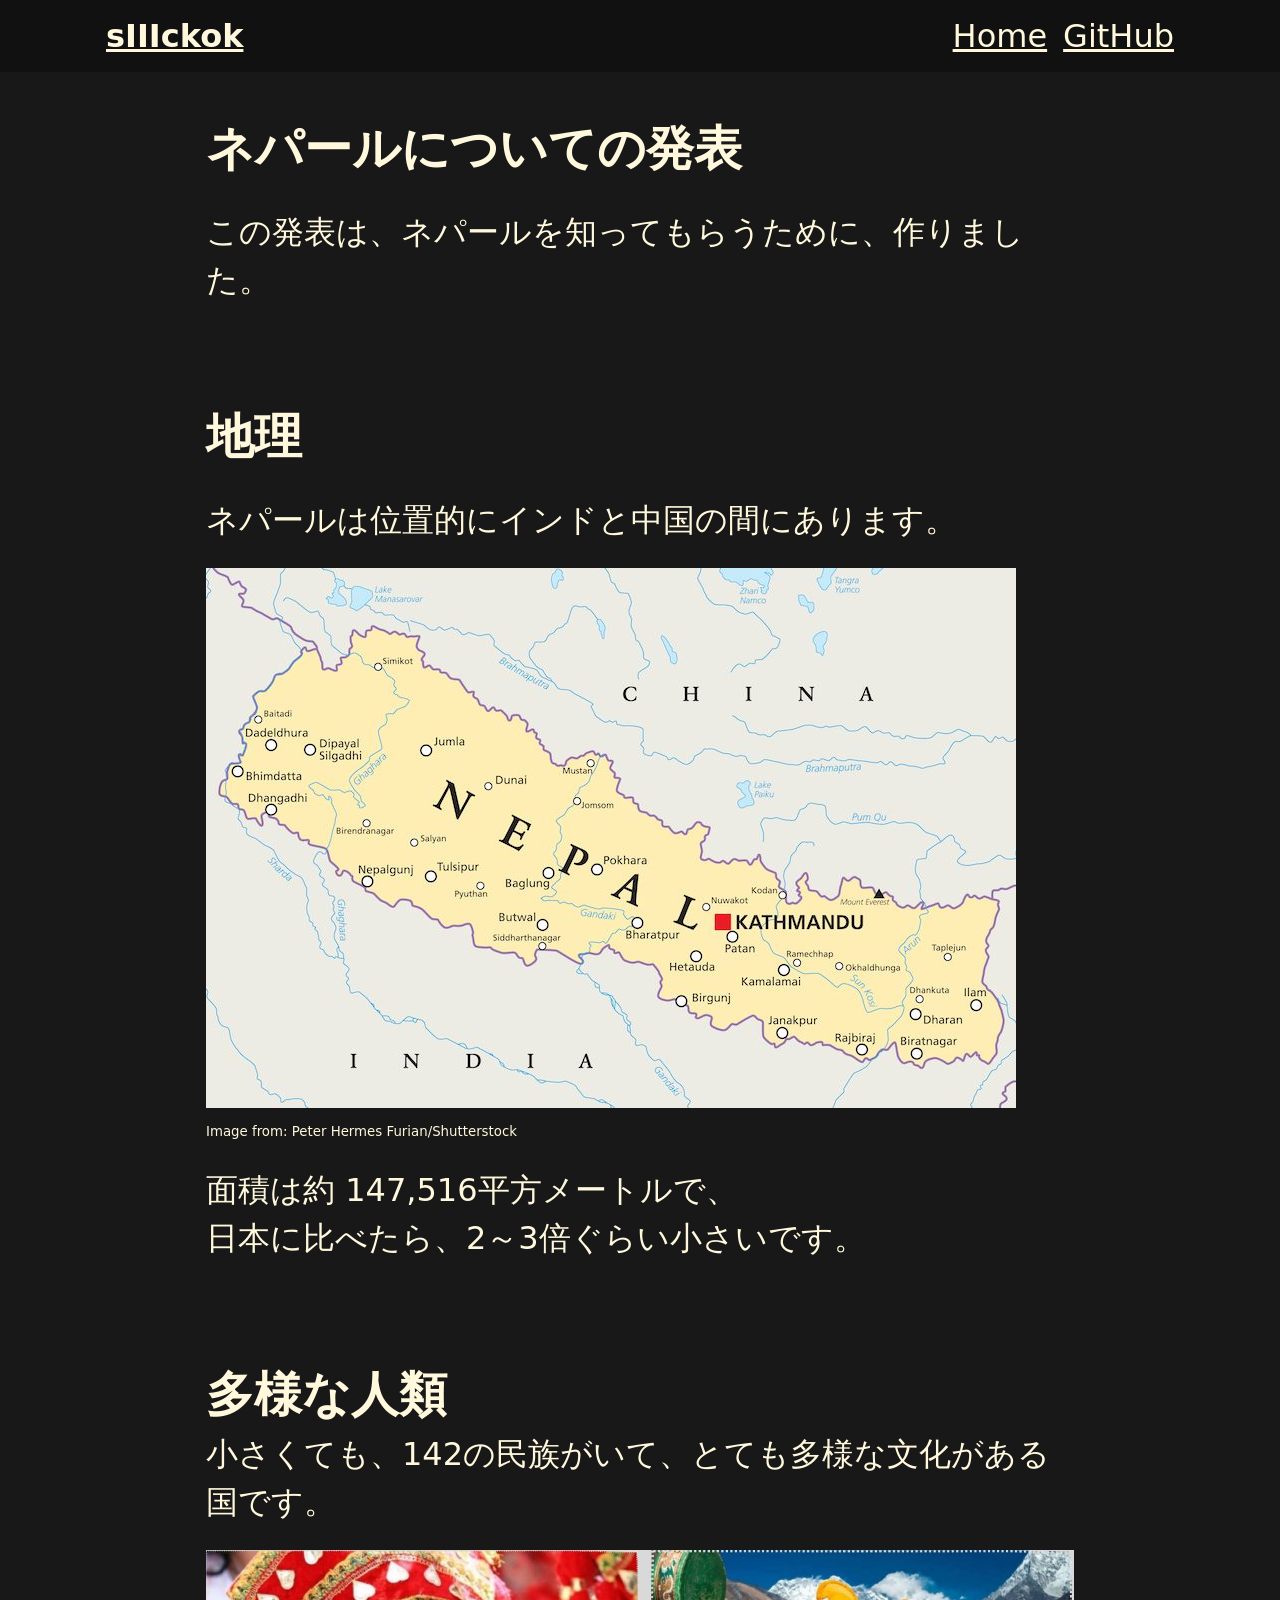
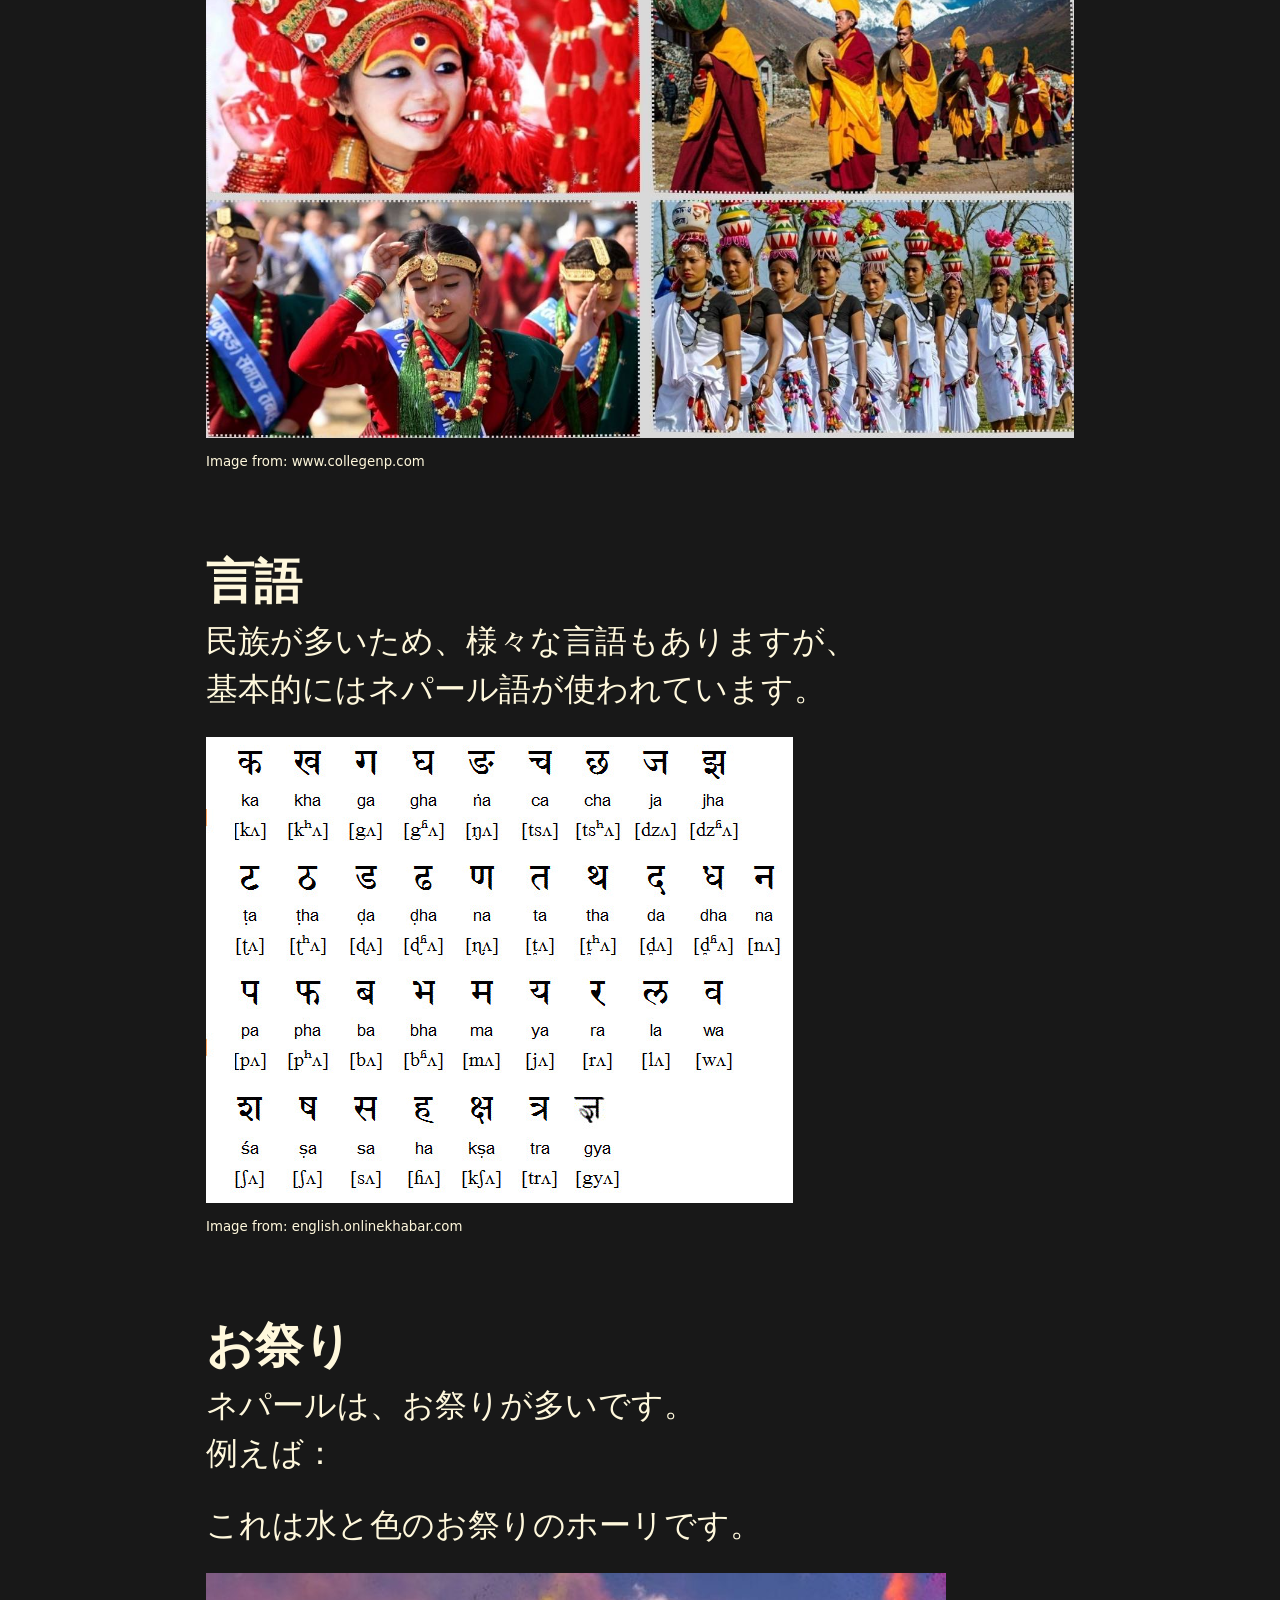
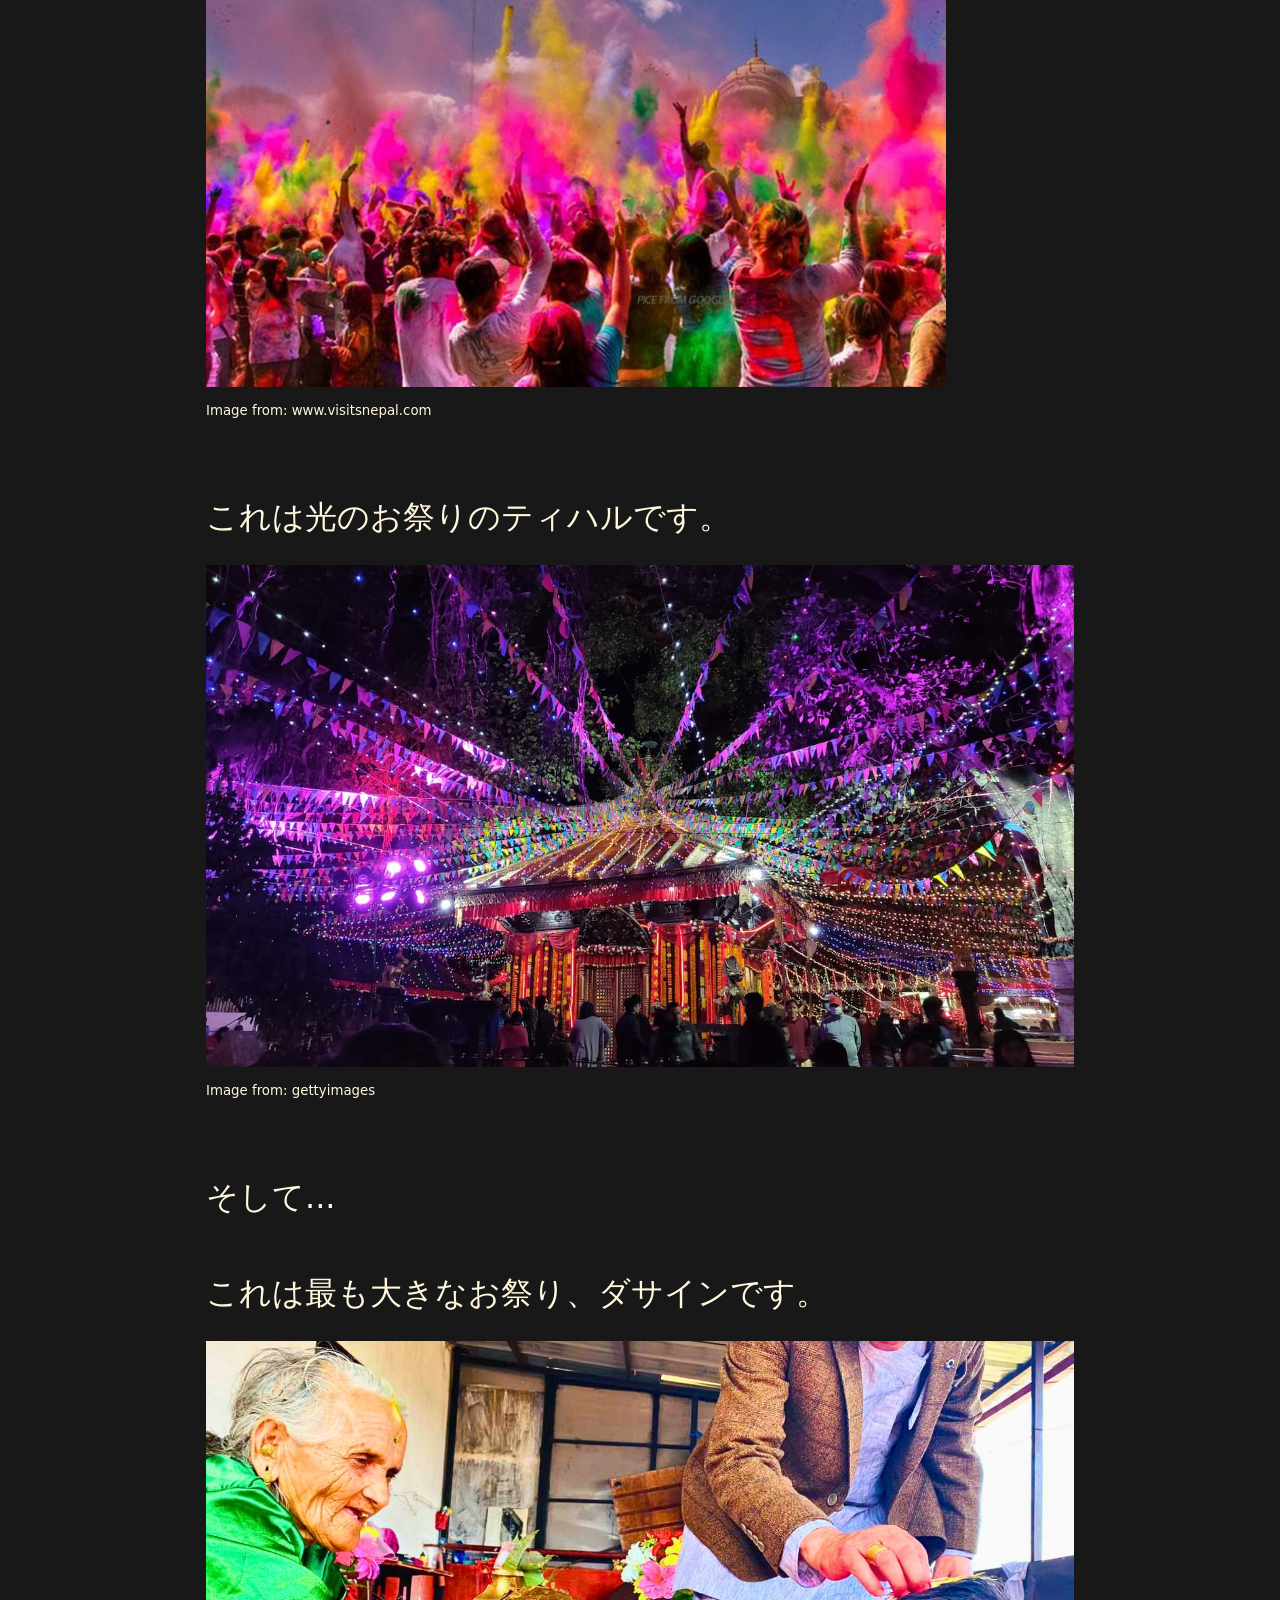
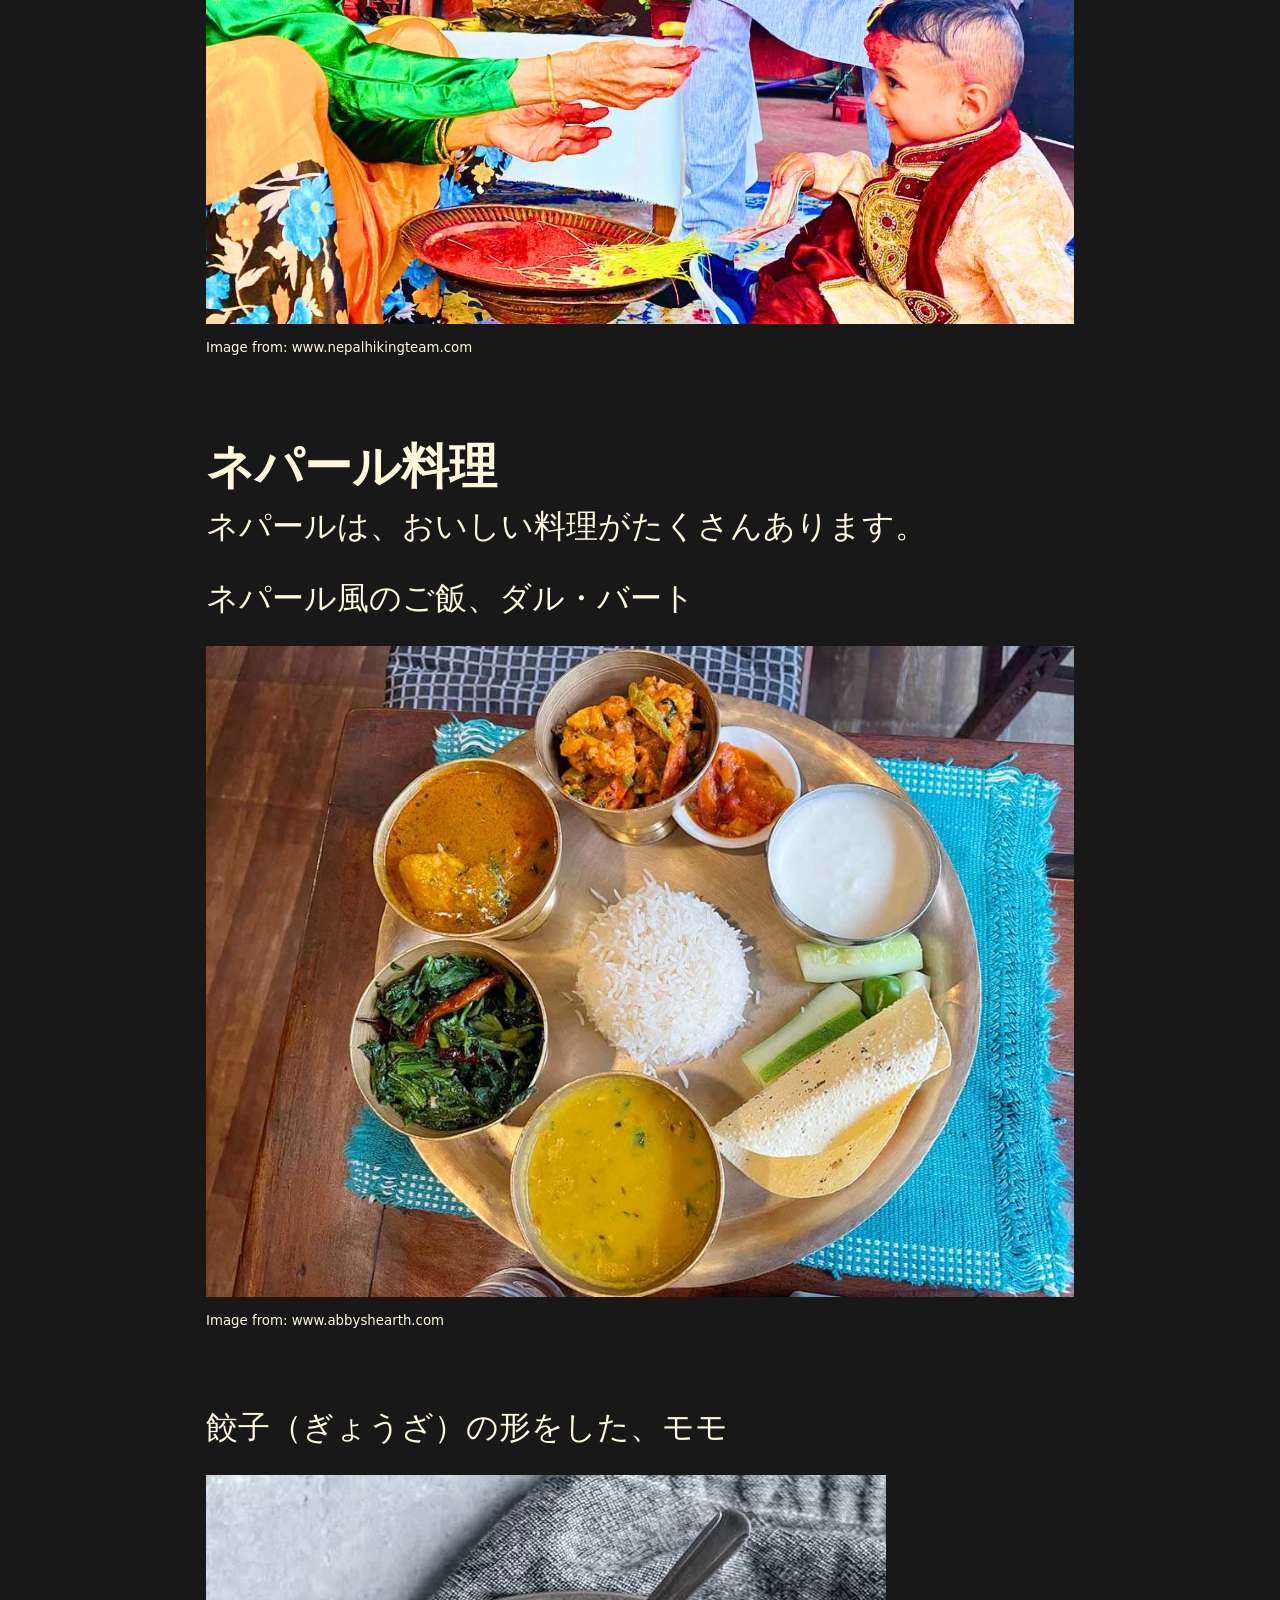
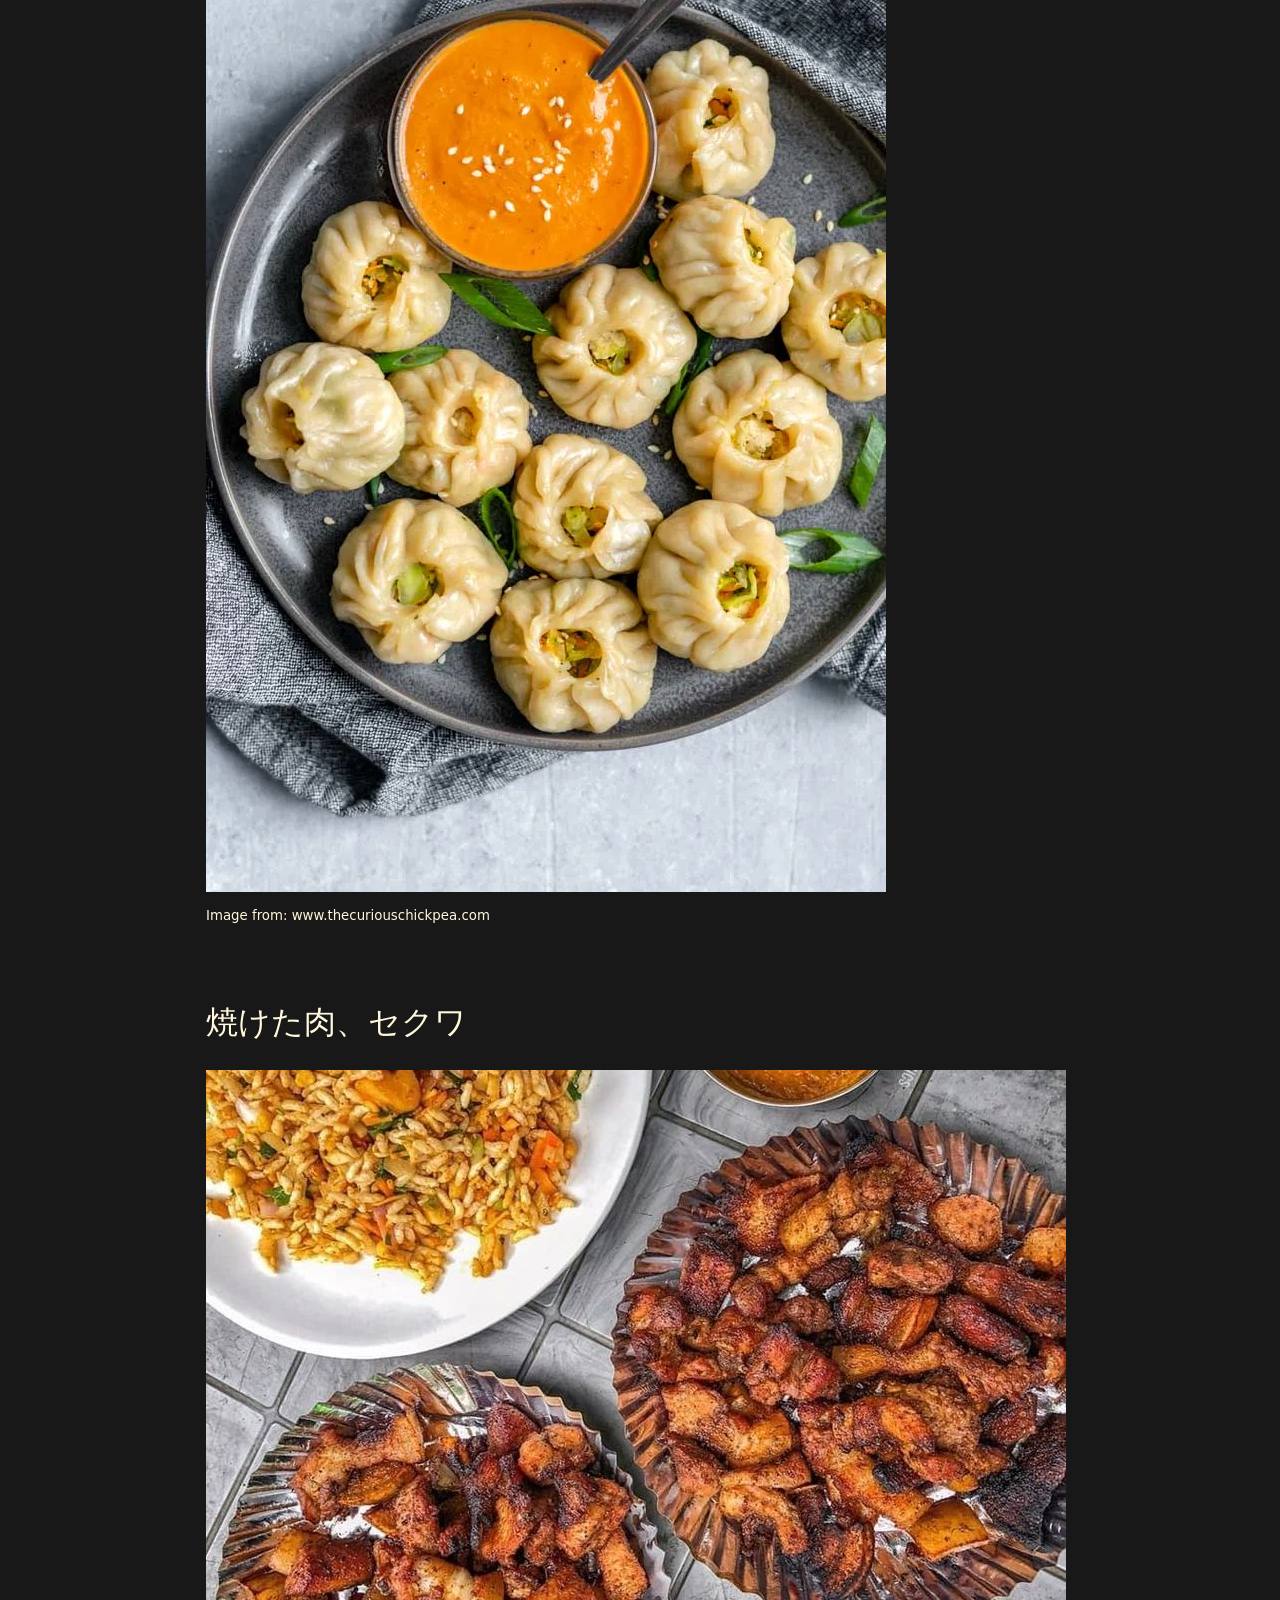
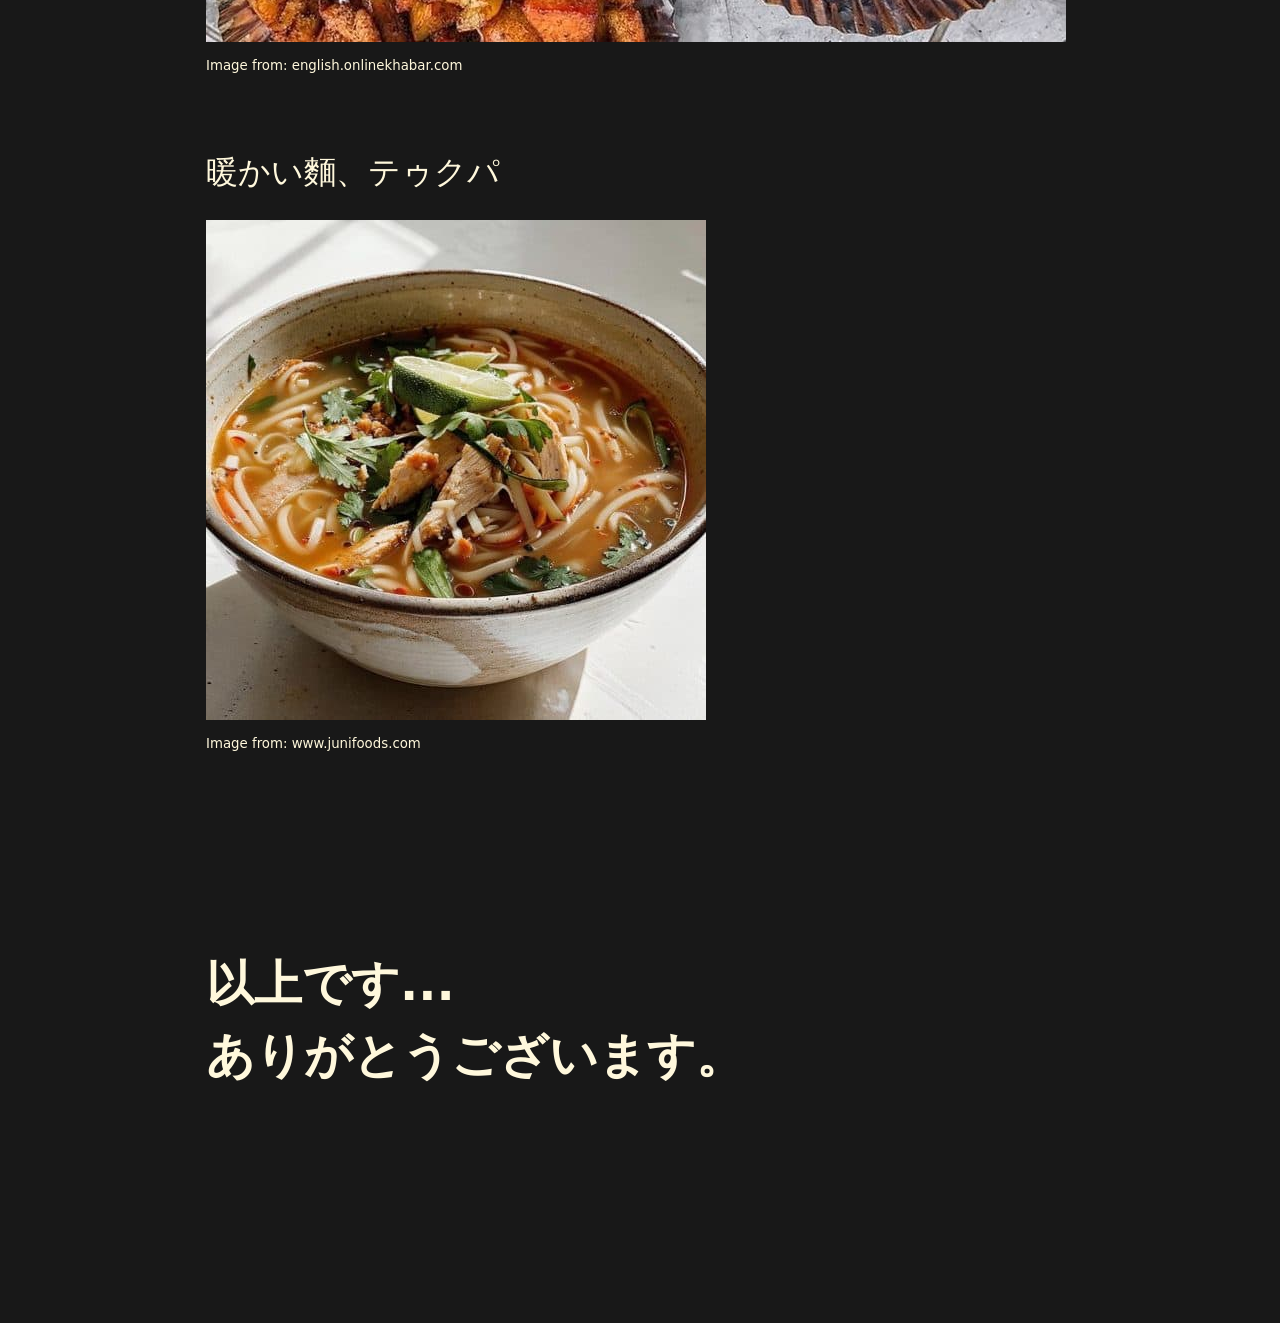
==== 1_nepal_happyo.html @ ac4d83e9 "hotfix forgotten commits" ====
<!DOCTYPE html>
<html lang="en">
<head>
<meta charset="UTF-8" />
<meta name="viewport" content="width=device-width, initial-scale=1" />
<title>
ネパールについて</title>
<link rel="stylesheet" href="style.css" />
</head>
<body>
<nav class="navbar">
<ul class="nav-list">
<li class="logo"><a href="index.html">sIIIckok</a></li>
<li class="spacer"></li>
<li><a href="index.html">Home</a></li>
<li><a href="https://www.github.com/siiickok/">GitHub</a></li>
</ul>
</nav>

<div class="page">
<br>
<h1>ネパールについての発表</h1>
<br>
<p>この発表は、ネパールを知ってもらうために、作りました。</p>
<br>
<br>
<br>
<br>
<h1>地理</h1>
<br>
<p>ネパールは位置的にインドと中国の間にあります。</p>
<br>
<img src="img/nepal_map.jpg"></img><br><sub>Image from: Peter Hermes Furian/Shutterstock</sub>
<br>
<br>
<p>面積は約 147,516平方メートルで、</p>
<p>日本に比べたら、2～3倍ぐらい小さいです。</p>
<br>
<br>
<br>
<br>
<h1>多様な人類</h1>
<p>小さくても、142の民族がいて、とても多様な文化がある国です。</p>
<br>
<img src="img/nepal_ethnicities.jpg"></img><br><sub>Image from: www.collegenp.com</sub>
<br>
<br>
<br>
<br>
<h1>言語</h1>
<p>民族が多いため、様々な言語もありますが、</p>
<p>基本的にはネパール語が使われています。</p>
<br>
<img src="img/nepal_language.jpg"></img><br><sub>Image from: english.onlinekhabar.com</sub>
<br>
<br>
<br>
<br>
<h1>お祭り</h1>
<p>ネパールは、お祭りが多いです。</p>
<p>例えば：</p>
<br>
<p>これは水と色のお祭りのホーリです。</p>
<br>
<img src="img/nepal_holi.jpg"></img><br><sub>Image from: www.visitsnepal.com</sub>
<br>
<br>
<br>
<br>
<p>これは光のお祭りのティハルです。</p>
<br>
<img src="img/nepal_tihar.jpg"></img><br><sub>Image from: gettyimages</sub>
<br>
<br>
<br>
<br>
<p>そして...</p>
<br>
<br>
<p>これは最も大きなお祭り、ダサインです。</p>
<br>
<img src="img/nepal_dashain.jpg"></img><br><sub>Image from: www.nepalhikingteam.com</sub>
<br>
<br>
<br>
<br>
<h1>ネパール料理</h1>
<p>ネパールは、おいしい料理がたくさんあります。</p>
<br>
<p>ネパール風のご飯、ダル・バート</p>
<br>
<img src="img/nepal_dal_bhat.jpg"></img><br><sub>Image from: www.abbyshearth.com</sub>
<br>
<br>
<br>
<br>
<p>餃子（ぎょうざ）の形をした、モモ</p>
<br>
<img src="img/nepal_momo.jpg"></img><br><sub>Image from: www.thecuriouschickpea.com</sub>
<br>
<br>
<br>
<br>
<p>焼けた肉、セクワ</p>
<br>
<img src="img/nepal_sekuwa.jpg"></img><br><sub>Image from: english.onlinekhabar.com</sub>
<br>
<br>
<br>
<br>
<p>暖かい麵、テゥクパ</p>
<br>
<img src="img/nepal_thukpa.jpg"></img><br><sub>Image from: www.junifoods.com</sub>
<br>
<br>
<br>
<br>
<br>
<br>
<br>
<br>
<br>
<h1>以上です...</h1>
<h1>ありがとうございます。</h1>
<br>
<br>
<br>
<br>
<br>
<br>
<br>
<br>
<br>
</div>
</body>
</html>
---- style.css ----
* {
    box-sizing: border-box;
    margin: 0;
    padding: 0;
}

html, body {
    height: 100%;
    font-family: system-ui, sans-serif;
    color: #FFF8DC;
    background-color: #181818FF;
    line-height: 1.5;
}

li, ul, a {
    font-size: 2rem;
}

a {
    text-decoration: underline;
    color: #FFF8DC;
}

img {
    max-width: 100%;
}

p {
    font-size: 2rem;
}

h2 {
    font-size: 2.5rem;
}

h1 {
    font-size: 3rem;
}



.page {
    max-width: 900px;
    margin: 0 auto;
    padding: 1rem;
}

/* Navbar */
.navbar {
  position: sticky;
  top: 0;
  background: #111;
}

.navbar a {
    color: #FFF8DC;
}

.nav-list {
  list-style: none;
  max-width: 1100px;
  margin: 0 auto;
  padding: 0.75rem 1rem;

  display: flex;
  align-items: center;
  gap: 1rem;
}

nav .a {
    color: white;
}

/* Push items to the right */
.spacer {
  flex: 1;
}

.logo {
    font-weight: 600;
    font-size: 1.1rem;
    color: white;
}

.home-link {
    color: white;
    text-decoration: none;
    font-size: 0.95rem;
}

.home-link:hover {
    opacity: 0.8;
}

.main-list li {
    font-size: 2rem;
    margin: 35px
}

/* Main content */
.container {
    min-height: calc(100vh - 56px);
    max-width: 800px;
    margin: 0 auto;
    padding: 2rem 1rem;

    display: flex;
    flex-direction: column;
    justify-content: center;
}

pre {
    background: #2E2E2E2E; 
    padding: 15px;
    border-radius: 5px;
    overflow-x: auto;
    font-family: 'Courier New', Courier, monospace;
    line-height: 1.5;
}

code {
    color: #C9D1D9;
    font-size: 1.4rem;
}
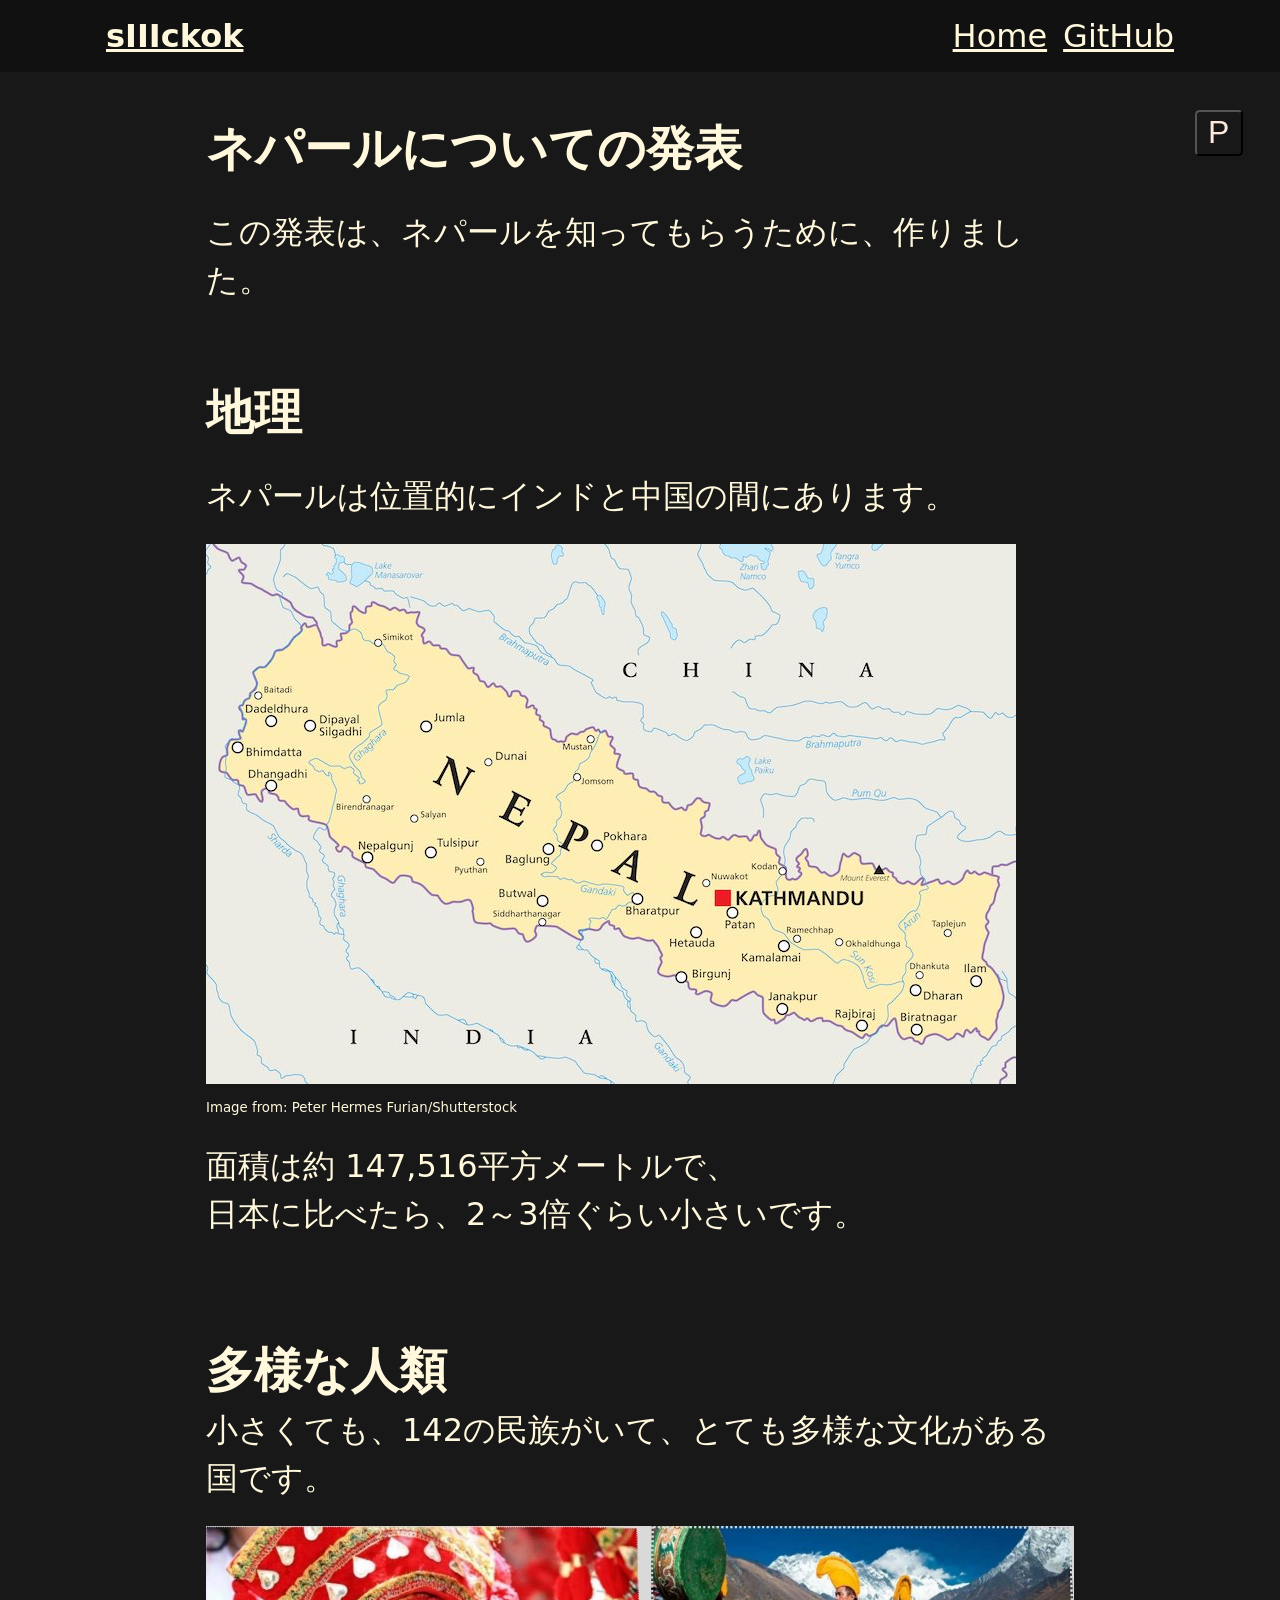
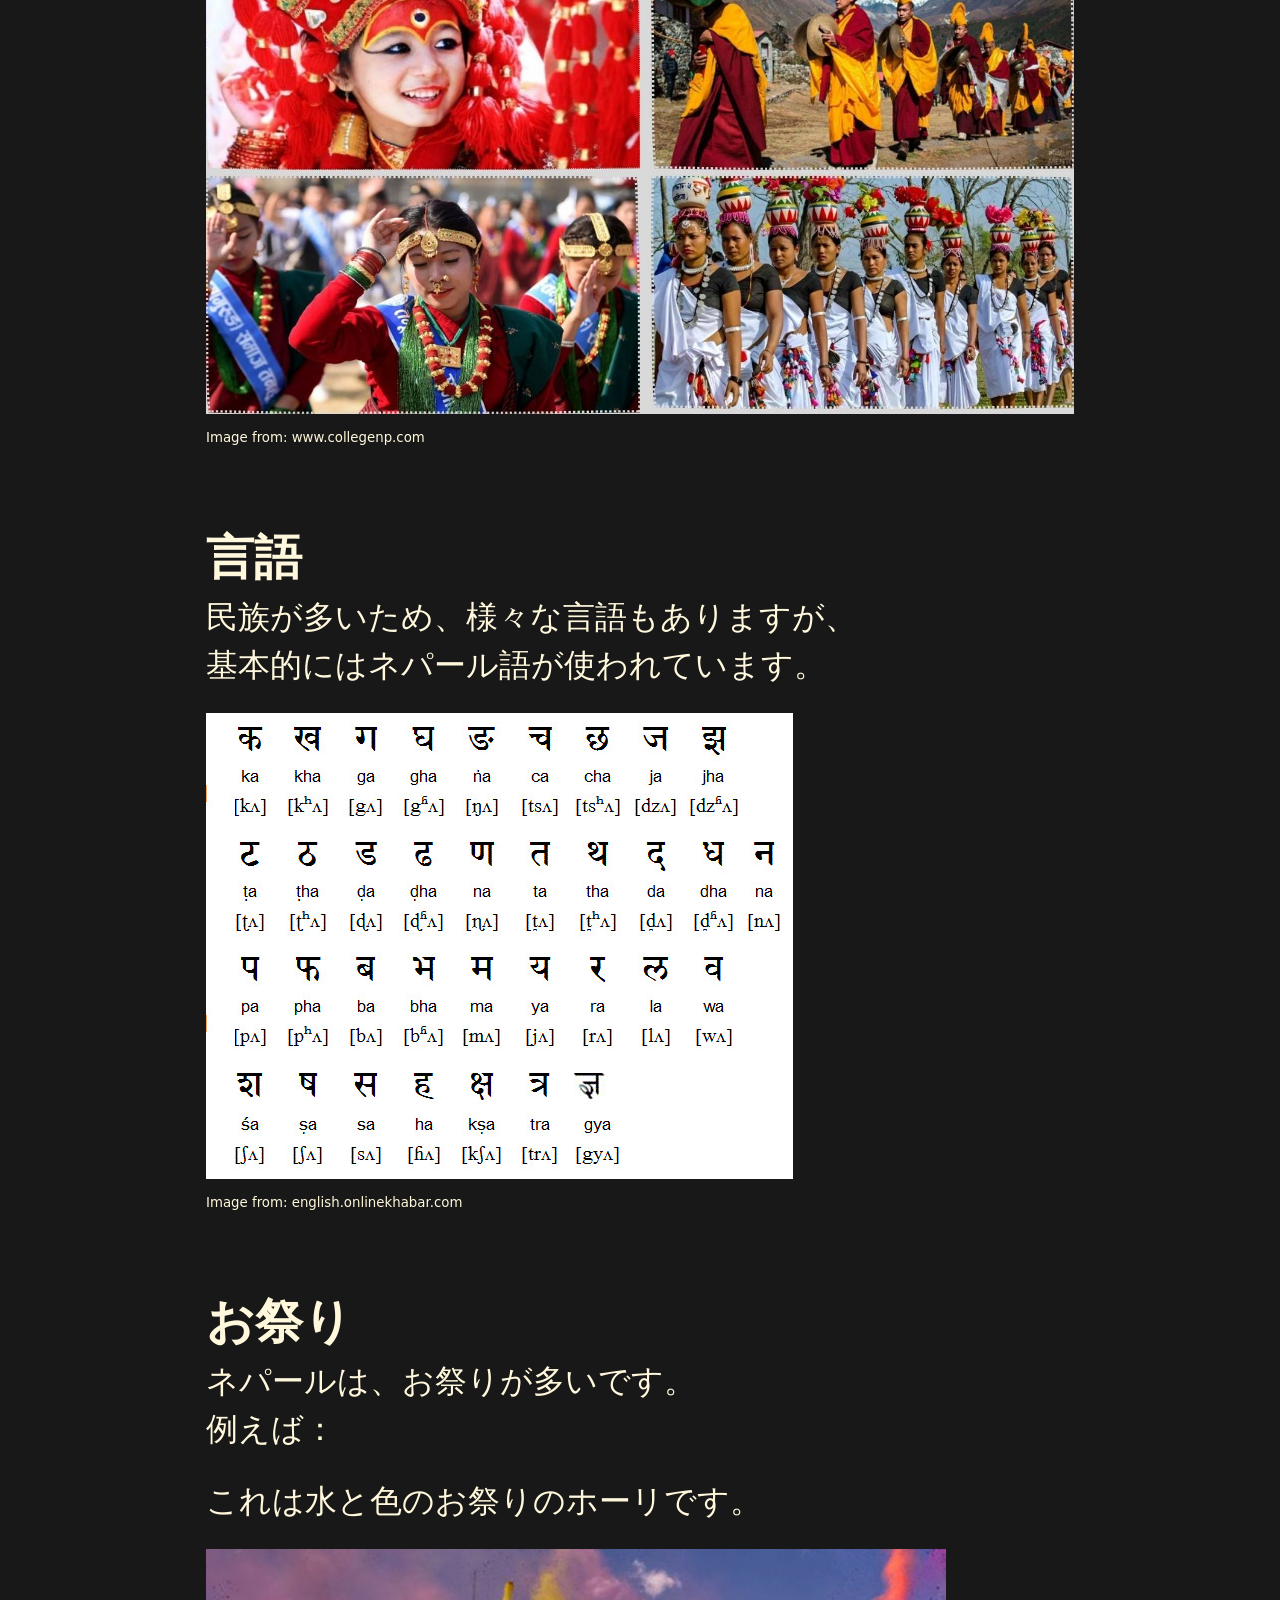
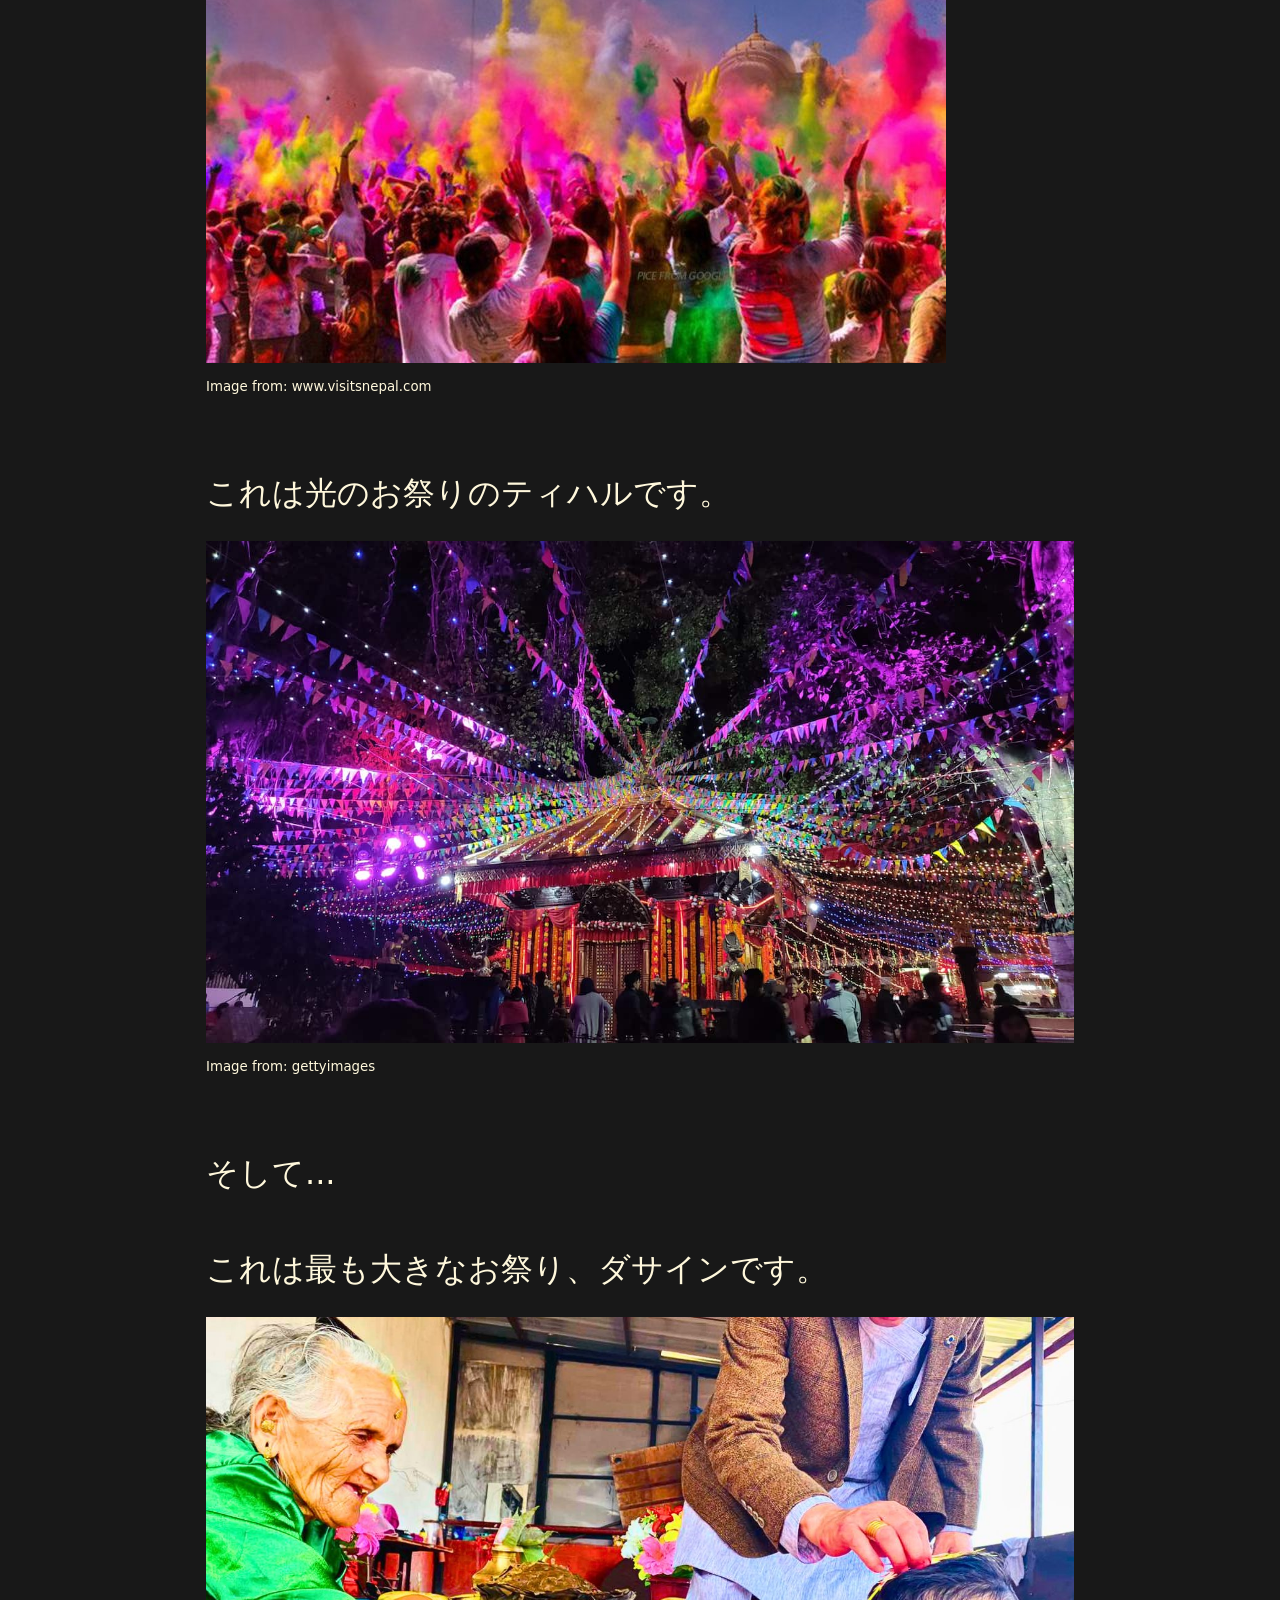
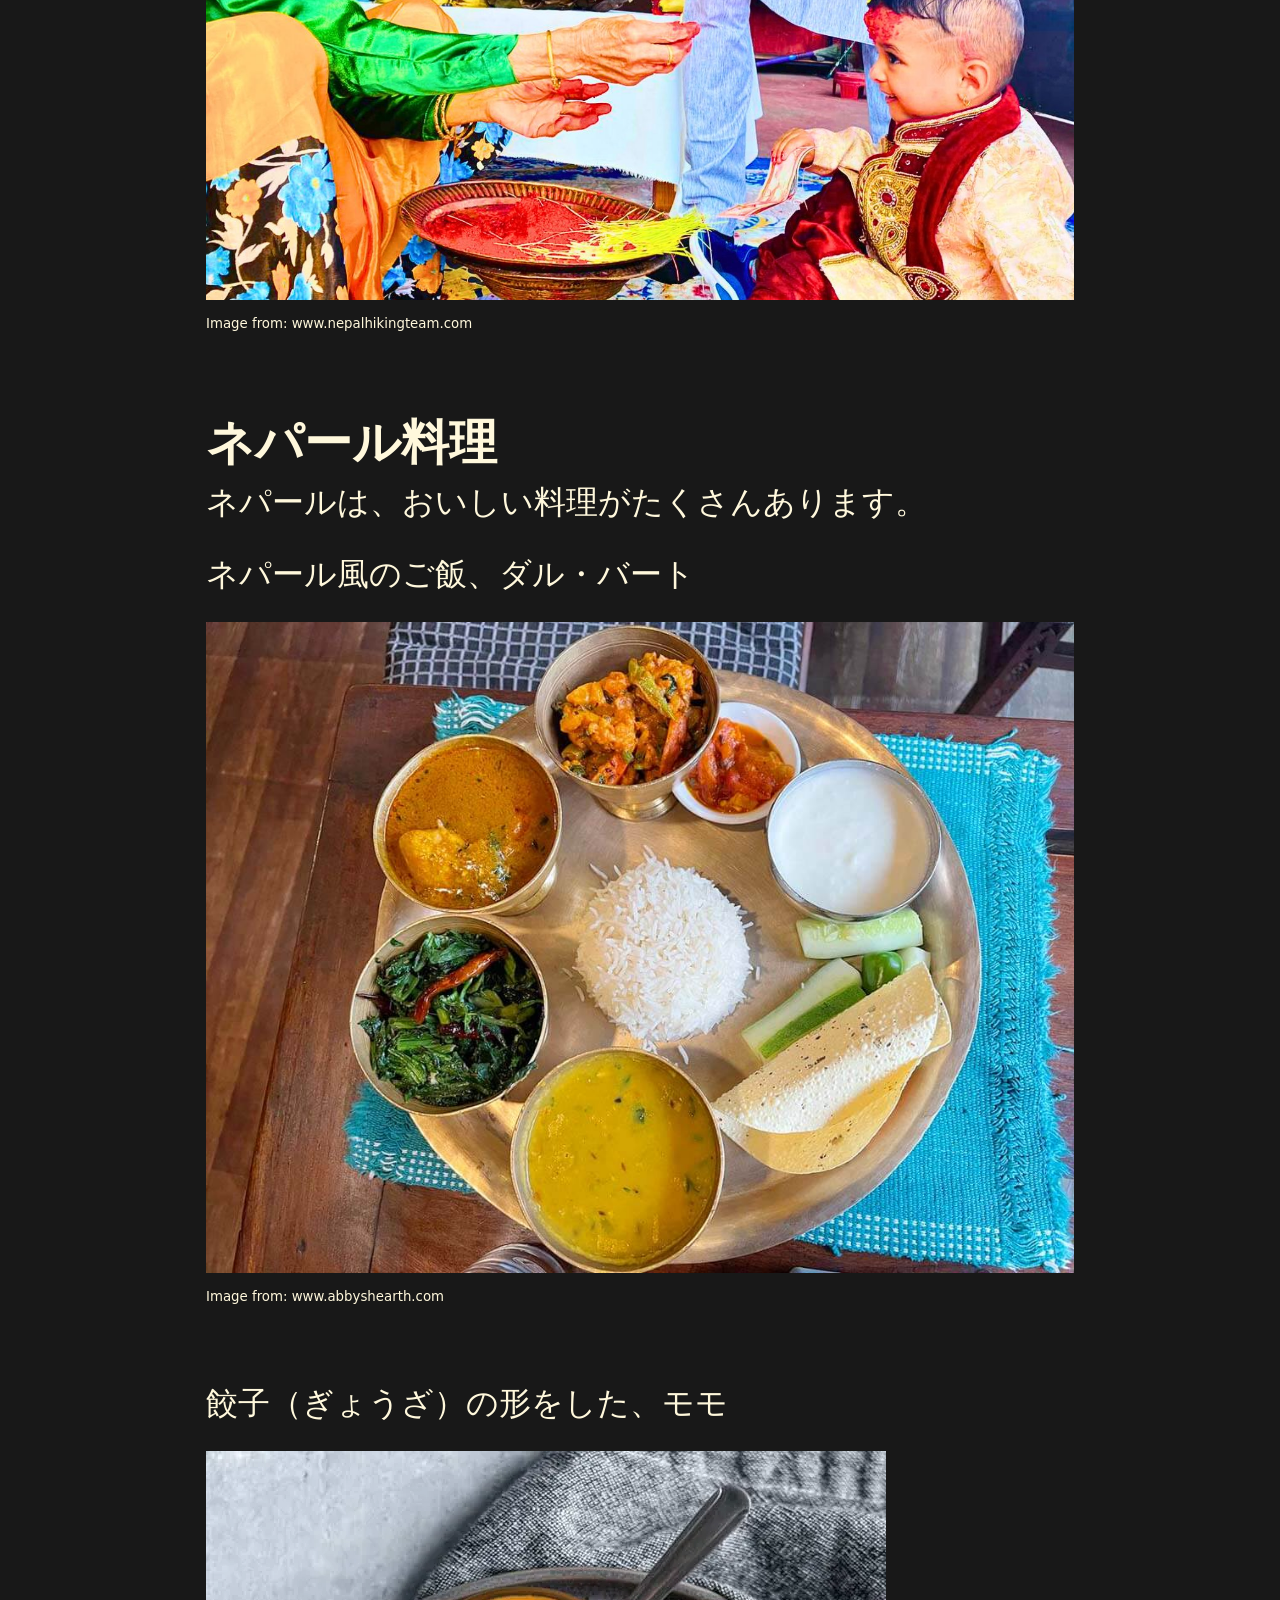
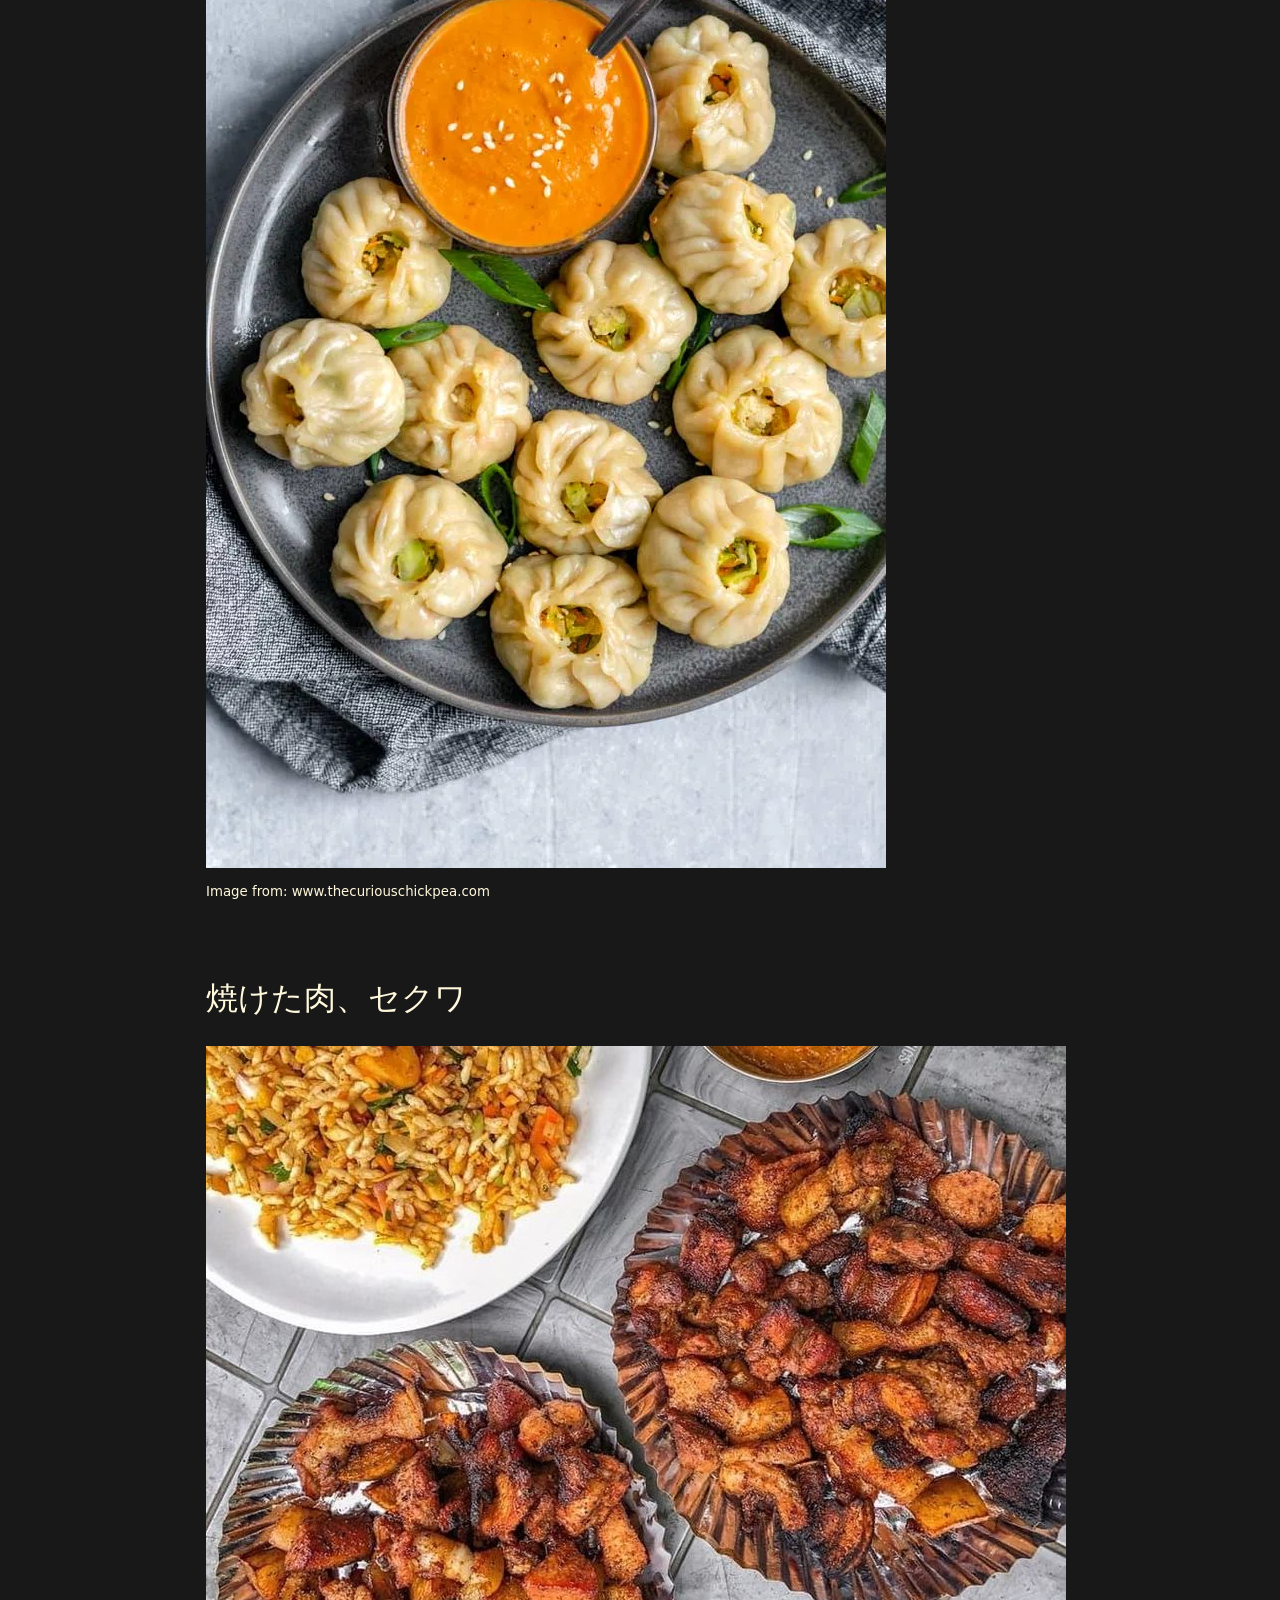
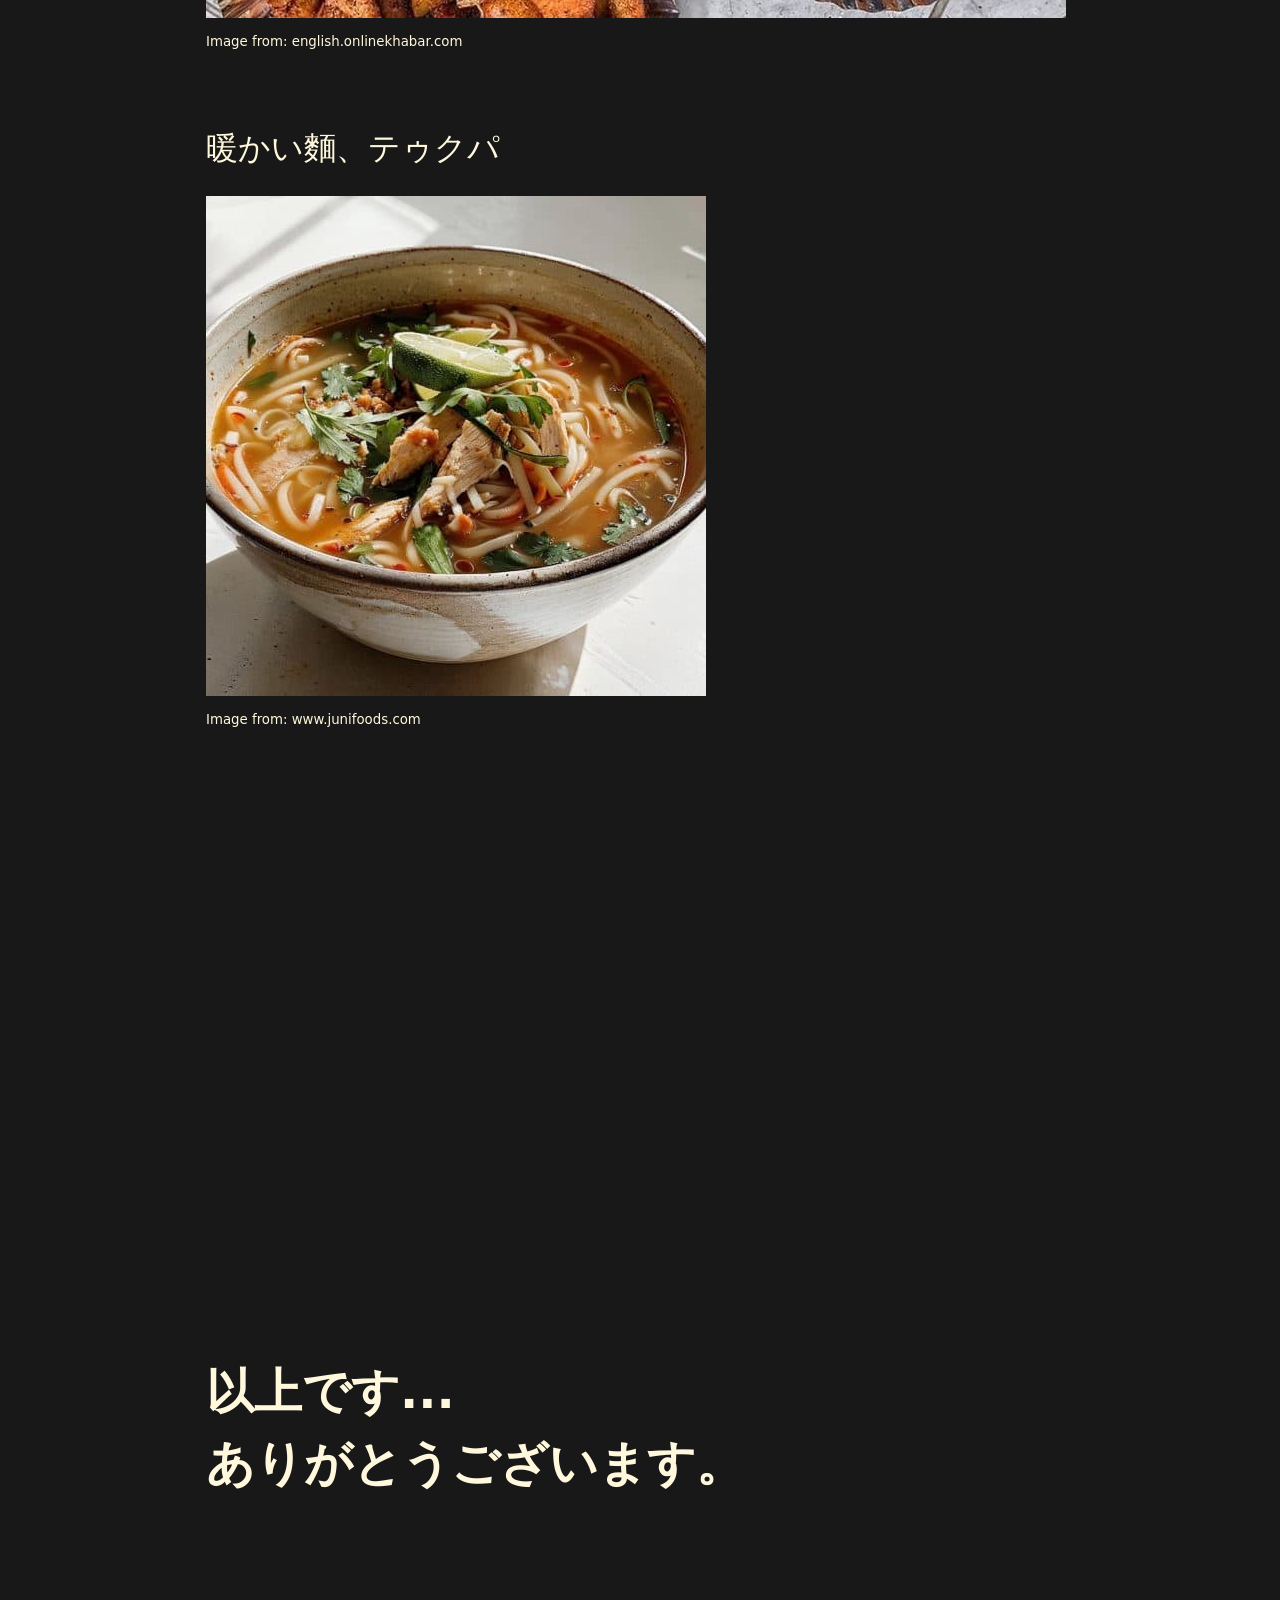
==== commit d69d44f3: "nepal culture show presentation" ====
--- a/1_nepal_happyo.html
+++ b/1_nepal_happyo.html
@@ -16,6 +16,7 @@
 <li><a href="https://www.github.com/siiickok/">GitHub</a></li>
 </ul>
 </nav>
+<div class="present-mode-btn"><button> P </button></div>
 
 <div class="page">
 <br>
@@ -25,8 +26,7 @@
 <br>
 <br>
 <br>
-<br>
-<h1>地理</h1>
+<span class="anchor"></span><h1>地理</h1>
 <br>
 <p>ネパールは位置的にインドと中国の間にあります。</p>
 <br>
@@ -39,7 +39,7 @@
 <br>
 <br>
 <br>
-<h1>多様な人類</h1>
+<span class="anchor"></span><h1>多様な人類</h1>
 <p>小さくても、142の民族がいて、とても多様な文化がある国です。</p>
 <br>
 <img src="img/nepal_ethnicities.jpg"></img><br><sub>Image from: www.collegenp.com</sub>
@@ -47,7 +47,7 @@
 <br>
 <br>
 <br>
-<h1>言語</h1>
+<span class="anchor"></span><h1>言語</h1>
 <p>民族が多いため、様々な言語もありますが、</p>
 <p>基本的にはネパール語が使われています。</p>
 <br>
@@ -56,7 +56,7 @@
 <br>
 <br>
 <br>
-<h1>お祭り</h1>
+<span class="anchor"></span><h1>お祭り</h1>
 <p>ネパールは、お祭りが多いです。</p>
 <p>例えば：</p>
 <br>
@@ -67,14 +67,14 @@
 <br>
 <br>
 <br>
-<p>これは光のお祭りのティハルです。</p>
+<span class="anchor"></span><p>これは光のお祭りのティハルです。</p>
 <br>
 <img src="img/nepal_tihar.jpg"></img><br><sub>Image from: gettyimages</sub>
 <br>
 <br>
 <br>
 <br>
-<p>そして...</p>
+<span class="anchor"></span><p>そして...</p>
 <br>
 <br>
 <p>これは最も大きなお祭り、ダサインです。</p>
@@ -84,7 +84,7 @@
 <br>
 <br>
 <br>
-<h1>ネパール料理</h1>
+<span class="anchor"></span><h1>ネパール料理</h1>
 <p>ネパールは、おいしい料理がたくさんあります。</p>
 <br>
 <p>ネパール風のご飯、ダル・バート</p>
@@ -94,21 +94,21 @@
 <br>
 <br>
 <br>
-<p>餃子（ぎょうざ）の形をした、モモ</p>
+<span class="anchor"></span><p>餃子（ぎょうざ）の形をした、モモ</p>
 <br>
 <img src="img/nepal_momo.jpg"></img><br><sub>Image from: www.thecuriouschickpea.com</sub>
 <br>
 <br>
 <br>
 <br>
-<p>焼けた肉、セクワ</p>
+<span class="anchor"></span><p>焼けた肉、セクワ</p>
 <br>
 <img src="img/nepal_sekuwa.jpg"></img><br><sub>Image from: english.onlinekhabar.com</sub>
 <br>
 <br>
 <br>
 <br>
-<p>暖かい麵、テゥクパ</p>
+<span class="anchor"></span><p>暖かい麵、テゥクパ</p>
 <br>
 <img src="img/nepal_thukpa.jpg"></img><br><sub>Image from: www.junifoods.com</sub>
 <br>
@@ -120,7 +120,25 @@
 <br>
 <br>
 <br>
-<h1>以上です...</h1>
+<br>
+<br>
+<br>
+<br>
+<br>
+<br>
+<br>
+<br>
+<br>
+<br>
+<br>
+<br>
+<br>
+<br>
+<br>
+<br>
+<br>
+<br>
+<span class="anchor"></span><h1>以上です...</h1>
 <h1>ありがとうございます。</h1>
 <br>
 <br>
@@ -131,6 +149,80 @@
 <br>
 <br>
 <br>
+<br>
+<br>
+<br>
+<br>
+<br>
+<br>
+<br>
 </div>
+<div class="viewport-layer invisible">
+</div>
+<button class="viewport-close-btn invisible">X</button>
 </body>
 </html>
+
+    <script>
+        const $ = (selector) => document.querySelector(selector)
+        const $$ = (selector) => document.querySelectorAll(selector)
+
+        let viewport_layer = $(".viewport-layer")
+
+        viewport_arr = []
+
+        let viewport_close_btn = $(".viewport-close-btn")
+        let viewport_btns = $$(".viewport-btn")
+
+        function open_viewport(e) {
+            let id = parseInt(e.srcElement.id, 10)
+            let element = viewport_arr[id]
+            viewport_layer.innerHTML = element
+            viewport_layer.classList.toggle('invisible')
+            viewport_close_btn.classList.toggle('invisible')
+        }
+
+        function close_viewport(e) {
+            viewport_layer.innerHTML = ''
+            viewport_layer.classList.toggle('invisible')
+            viewport_close_btn.classList.toggle('invisible')
+        }
+
+        for (let i = 0; i < viewport_btns.length; i++) {
+            viewport_btns[i].addEventListener("click", open_viewport)
+        }
+
+        viewport_close_btn.addEventListener("click", close_viewport);
+
+        let anchors = $$(".anchor")
+        let currentAnchor = 0
+
+        function goToAnchor(anchors, index) {
+            if (index < 0 || index >= anchors.length) return;
+
+            anchors[index].scrollIntoView({
+                behavior: "smooth"
+            });
+        }
+
+        document.addEventListener("keydown", (event) => {
+            if (!document.body.classList.contains("presentation")) return;
+
+            if (event.key === "ArrowRight" || event.key === "ArrowDown") {
+                if (currentAnchor + 1 < anchors.length) currentAnchor += 1;
+            }
+
+            if (event.key === "ArrowLeft" || event.key === "ArrowUp") {
+                if (currentAnchor - 1 >= 0) currentAnchor -= 1;
+            }
+            goToAnchor(anchors, currentAnchor)
+        });
+
+        $(".present-mode-btn").onclick = toggle_present;
+
+        function toggle_present() {
+            document.body.classList.toggle("presentation");
+            goToAnchor(anchors, 0)
+        }
+
+    </script>
--- a/style.css
+++ b/style.css
@@ -4,7 +4,7 @@
     padding: 0;
 }
 
-html, body {
+html, .page {
     height: 100%;
     font-family: system-ui, sans-serif;
     color: #FFF8DC;
@@ -12,8 +12,26 @@
     line-height: 1.5;
 }
 
-li, ul, a {
+h2 {
+    font-size: 2.5rem;
+}
+
+h1 {
+    font-size: 3rem;
+}
+
+li, ul, a, p, button {
     font-size: 2rem;
+}
+
+button {
+    color: #FFE8DC;
+    cursor: pointer;
+    border-radius: 10%;
+
+    background-color: #181818FF;
+    padding: 5% 25%;
+    margin: 10px;
 }
 
 a {
@@ -24,20 +42,6 @@
 img {
     max-width: 100%;
 }
-
-p {
-    font-size: 2rem;
-}
-
-h2 {
-    font-size: 2.5rem;
-}
-
-h1 {
-    font-size: 3rem;
-}
-
-
 
 .page {
     max-width: 900px;
@@ -109,17 +113,103 @@
     justify-content: center;
 }
 
-pre {
+.code {
     background: #2E2E2E2E; 
     padding: 15px;
     border-radius: 5px;
     overflow-x: auto;
-    font-family: 'Courier New', Courier, monospace;
     line-height: 1.5;
-}
-
-code {
     color: #C9D1D9;
     font-size: 1.4rem;
 }
 
+
+/* Presentation mode */
+
+body.presentation .navbar {
+    display: none;
+}    
+
+body.presentation .anchor {
+    scroll-margin-top: 15px;
+}
+
+body.presentation {
+    overflow: hidden;
+}
+
+
+body.presentation .page {
+    max-width: 80vh;
+    max-height: 60vh;
+    margin: 0 auto;
+    padding: 1rem;
+}
+
+.present-mode-btn {
+    position: fixed;
+    top: 100px;
+    right: 50px;
+}
+
+/* trails */
+
+.trails {
+    max-width: 150%;
+    background-color: #303030;
+    border-radius: 10px;
+    padding: 3% 4%;
+}
+
+.trails-div {
+    display: grid;
+    grid-template-columns: repeat(3, 1fr);
+}
+
+.opt-div {
+    cursor: pointer;
+    background-color: #181818;
+    border-radius: 10px;
+    padding: 2% 3%;
+    margin: 2px;
+
+    display: flex;
+    align-content: center;
+    text-align: center;
+    justify-content: space-between;
+}
+
+.opt-div:hover {
+    border: white 1px solid;
+}
+
+.opt-div img {
+    border-radius: 10px;
+}
+
+
+/* viewport */ 
+.viewport-layer {
+    position: fixed;
+    inset: 0;
+    width: 100vw;
+    height: 100vh;
+    background-color: #181818FF;
+}
+
+.viewport-close-btn {
+    height: 50px;
+    width: 50px;
+    padding: 5px;
+    position: fixed;
+    top: 10px;
+    right: 10px;
+}
+
+
+/* Helper classes */
+.invisible {
+    display: none;
+}
+
+
